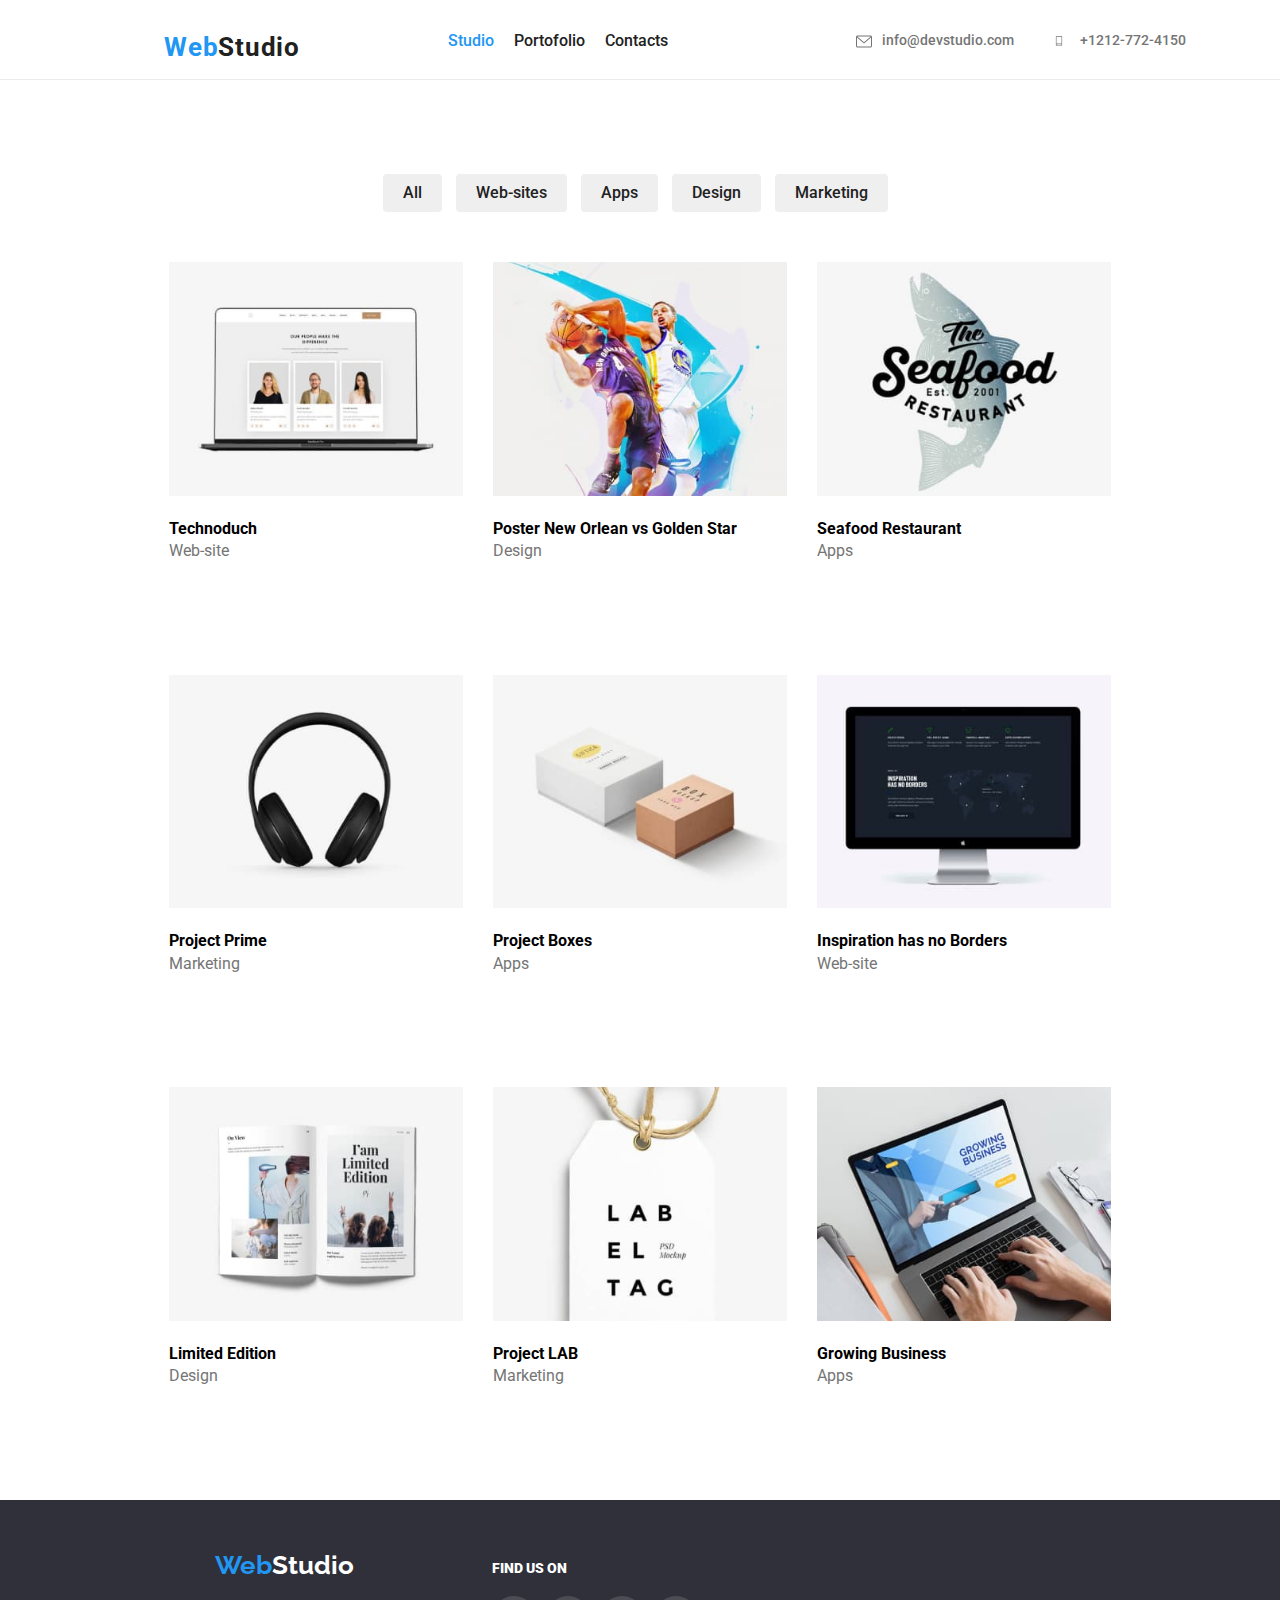
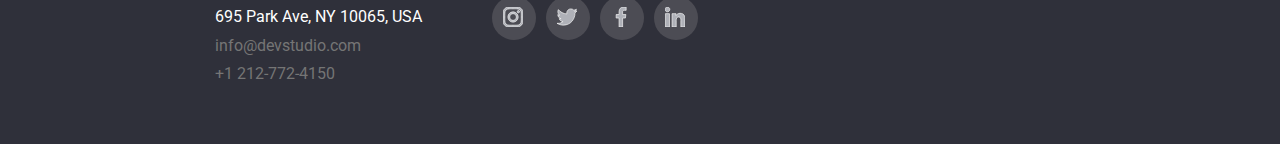
==== portofolio.html @ 70c992e8 "Initial commit" ====
<!DOCTYPE html>
<html lang="en">
    <head>
        <meta charset="UTF-8">
        <meta name="viewport" content="width=device-width, initial-scale=1.0">
        <title>portofoliu</title>
        <link rel="stylesheet" href="https://cdnjs.cloudflare.com/ajax/libs/modern-normalize/2.0.0/modern-normalize.css">
        <link rel="preconnect" href="https://fonts.googleapis.com">
        <link rel="preconnect" href="https://fonts.gstatic.com" crossorigin="">
        <link href="https://fonts.googleapis.com/css2?family=Raleway:ital,wght@0,100..900;1,100..900&amp;family=Roboto:ital,wght@0,100;0,300;0,400;0,500;0,700;0,900;1,100;1,300;1,400;1,500;1,700;1,900&amp;display=swap" rel="stylesheet">
        <link rel="stylesheet" href="./css/style.css">
    </head>
    <body class="body">
        <!--Header section-->
        <header class="header">
            <a href="#WebStudio" class="header__logo">
                <p>
                    <b>
                        <span class="header__logo__web">Web</span>Studio
                    </b>
                </p>
            </a>
            <nav>  
                <ul class="first_list_header">
                    <li>
                        <a href="index.html">
                            <span class="second__list">Studio</span>
                        </a>
                    </li>
                    <li>
                        <a href="portofolio.html">Portofolio</a>
                    </li>
                    <li>
                        <a href="#Contacts">Contacts</a>
                    </li>
                </ul>
            </nav>
            <div class="header_info">
                <a href="mailto:info@devstudio.com">
                    <svg class="svg_header">
                        <use href="./images/icons.svg#icon-envelope" width="16"></use>
                    </svg>info@devstudio.com
                </a>
                <a href="tel:+1212-772-4150">
                    <svg class="svg_header">
                        <use href="./images/icons.svg#icon-smartphone" width="10"></use>
                    </svg>+1212-772-4150
                </a>
            </div>
        </header>
  
        <!--Portiunea principala a paginii web-->
        <main>
            <section class="section">
                <div class="container">
                    <div class="selection">
                        <button type="button">All</button>
                        <button type="button">Web-sites</button>
                        <button type="button">Apps</button>
                        <button type="button">Design</button>
                        <button type="button">Marketing</button>
                    </div>

                    <!--Container cu carduri despre proiectele 1-3 realizate-->
                    <div class="cards">
                        <!--Container 1-->
                        <div class="container__portofolio">
                            <img src="./images/img8.jpg" alt="Images with Sara Grant, Luke Jacobs, Claire Olson " width="294">
                            <p class="cards__title">
                                <b>Technoduch</b>
                            </p>
                            <p class="cards__subtitle">Web-site</p>
                        </div>

                        <!--Container 2-->
                        <div class="container__portofolio">
                            <img src="./images/img9.jpg" alt="Basketball poster New Orlean vs Golden Star" width="294">
                            <p class="cards__title">
                                <b>Poster New Orlean vs Golden Star</b>
                            </p>
                            <p class="cards__subtitle">Design</p>
                        </div>

                        <!--Container 3-->
                        <div class="container__portofolio">
                            <img src="./images/img10.jpg" alt="Seafood restaurant logo" width="294">
                            <p class="cards__title">
                                <b>Seafood Restaurant</b>
                            </p>
                            <p class="cards__subtitle">Apps</p>
                        </div>
                    </div>

                    <!--Container cu carduri despre proiectele 4-6 realizate-->
                    <div class="cards">
                        <!--Container 4-->
                        <div class="container__portofolio">
                            <img src="./images/img11.jpg" alt="Headphones image" width="294">
                            <p class="cards__title">
                                <b>Project Prime</b>
                            </p>
                            <p class="cards__subtitle">Marketing</p>
                        </div>

                        <!--Container 5-->
                        <div class="container__portofolio">
                            <img src="./images/img12.jpg" alt="Project Boxes image" width="294">
                            <p class="cards__title">
                                <b>Project Boxes</b>
                            </p>
                            <p class="cards__subtitle">Apps</p>
                        </div>

                        <!--Container 6-->
                        <div class="container__portofolio">
                            <img src="./images/img13.jpg" alt="Web-site with worldmap image" width="294">
                            <p class="cards__title">
                                <b>Inspiration has no Borders</b>
                            </p>
                            <p class="cards__subtitle">Web-site</p>
                        </div>
                    </div>

                    <!--Container cu carduri despre proiectele 7-9 realizate-->
                    <div class="cards">
                        <!--Container 7-->
                        <div class="container__portofolio"> 
                            <img src="./images/img14.jpg" alt="Magazine I'am Limited Edition image" width="294">
                            <p class="cards__title">
                                <b>Limited Edition</b>
                            </p>
                            <p class="cards__subtitle">Design</p>
                        </div>

                        <!--Container 8-->
                        <div class="container__portofolio">
                            <img src="./images/img15.jpg" alt="Lab el tag image" width="294">
                            <p class="cards__title">
                                <b>Project LAB</b>
                            </p>
                            <p class="cards__subtitle">Marketing</p>
                        </div>

                        <!--Container 9-->
                        <div class="container__portofolio">
                            <img src="./images/img16.jpg" alt="Laptop with Growing Business window open image" width="294">
                            <p class="cards__title">
                                <b>Growing Business</b>
                            </p>
                            <p class="cards__subtitle">Apps</p>
                        </div>
                    </div>
                </div>
            </section>
        </main>
        <!--Footer section-->
        <footer class="footer">
            <div>
                <div class="footer__container">
                    <a id="footer__logo" href="#">
                        <p>
                            <b>
                                <span class="footer__logo__web">Web</span>Studio
                            </b>
                        </p>
                    </a>
                </div>
                <div id="Contacts">
                    <address class="footer__address">
                        <a class="footer__address__map" href="https://www.mapquest.com/us/ny/new-york/10065-5024/695-park-ave-40.76874,-73.96518">695 Park Ave, NY 10065, USA</a>
                        <br>
                        <a href="mailto:info@devstudio.com">info@devstudio.com</a>
                        <br>
                        <a href="tel:+12127724150">+1 212-772-4150</a>
                    </address>
                </div>
            </div>
            <div class="footer__social">
                <h3 class="footer__social__title">
                    <b>FIND US ON</b>
                </h3>
                    <ul class="footer__social__list">
                        <li class="footer__social__item">
                            <a href="">
                                <svg class="footer__social__icon">
                                    <use href="./images/icons.svg#icon-instagram1" width="20" height="20"></use>
                                </svg>
                            </a>
                        </li>
                        <li class="footer__social__item">
                            <a href="">
                                <svg class="footer__social__icon">
                                    <use href="./images/icons.svg#icon-twitter" width="20" height="20"></use>
                                </svg>
                            </a>
                        </li>
                        <li class="footer__social__item">
                            <a href="">
                                <svg class="footer__social__icon">
                                    <use href="./images/icons.svg#icon-facebook" width="20" height="20"></use>
                                </svg>
                            </a>
                        </li>
                        <li class="footer__social__item">
                            <a href="">
                                <svg class="footer__social__icon">
                                    <use href="./images/icons.svg#icon-linkedin" width="20" height="20"></use>
                                </svg>
                            </a>
                        </li>
                    </ul>
            </div>
        </footer>
    </body>
</html>
---- css/style.css ----
:root {
    --darkgray: #2F303A;
    --blue: #2196F3;
    --black: #212121;
    --semi-white: #EEEEEE;
    --gray: #757575;
    --icons-color: #AFB1B8;
    --shadow: #00000024;
    --light-shadow: #ada9a93d;
    --lightgray: #F5F4FA;
    --white: #ffffff;
    --border-color: #ECECEC;
    --primary-font: 'Roboto', sans-serif;
    --secondary-font: 'Raleway', sans-serif;
}
* {
    margin: 0;
    padding: 0;
}

html {
    box-sizing: border-box;
  }

img {
    display: block;
    max-width: 100%;
    height: auto;
}

/*Body section styling- first page */
.body {
    font-family: var(--primary-font);
    background-color: var(--white);
}

/* Header section style */
.header {
    display: flex;
    border-bottom: 1px solid var(--border-color);
    flex-wrap: nowrap;
    border-top: none;
    border-left: none;
    border-right: none;
    justify-content: space-around;
    padding-top: 32px;
    padding-bottom: 32px;
    height: 80px;
}

.header__logo {
    font-size: 26px;
    line-height: 31px;
    letter-spacing: 0.03em;
    padding-left: 40px;
}

.first_list_header {
    display: inline-block;
    list-style: none;
    gap: 20px;
    margin-left: -40px;
    font-weight: 500;
}

.header_info {
    list-style: none;
    font-size: 14px;
    display: flex;
    gap: 40px;
    font-weight: 500;
}

.header_info a{
    color: var(--gray);
}

.svg_header {
    vertical-align: middle;
    width: 16px;
    height: 16px;
    margin-right: 10px;
}

.studio {
    color: var(--blue);
 }

.header__logo__web {
    color: var(--blue);
    padding-left: 30px;
}

.first_list_header {
display: flex;
}


.header_info a:hover {
    fill: var(--blue);
    stroke: var(--blue);
}

.header_info a:focus {
    fill: var(--blue);
    stroke: var(--blue);
}

a {
    color: var(--black);
    text-decoration: none;
}

a:hover{
    color: var(--blue);
}

a:focus{
    color: var(--blue);
}

/* Portiunea principala a paginii */
.title {
    font-size: 45px;
    text-align: center;
    background-image: linear-gradient(#00000020, #2f303a40),
    url(../images/Img17.jpg);
    background-repeat: no-repeat;
    background-size: cover;
    width: 1400px;
    line-height: 1.5;
    letter-spacing: 2px;
    color: var(--white);
    text-shadow: 2px 2px 2px var(--black);
    padding-top: 182px;
    padding-bottom: 280px;
    margin-top: -94px;
}

.button {
    font-size: 16px;
    background-color: var(--blue);
    color: var(--white);
    line-height: 2;
    border-radius: 10px;
    border-color: var(--blue);
    padding: 20px 10px;
    letter-spacing: 2px;
    margin-top: 30px;
    cursor: pointer;
  }

.button:hover {
    color: var(--black);
  }

  /* Hero-section */
.hero__section {
    display: flex;
    justify-content: center;
}

.hero__section__svg {
    width: 70px;
    height: 70px;
}

.hero__section__background {
    text-align: center;
    background-color: var(--lightgray);
    width: 230px;
    height: 120px;
    margin-bottom: 30px;
    padding-top: 25px;
}
  
.hero__section__title {
    font-size: 14px;
    font-weight: 700;
    font-family: Roboto;
    line-height: 16.41px;
    letter-spacing: 0.03em;
 } 

 .hero__section__container {
    width: 270px;
 }

 .hero__section__text {
    font-size: 14px;
    font-weight: 400;
    line-height: 24px;
    padding-top: 10px;
    color: var(--gray); 
}


/* What we do section */
.what__we__do__images {
    display: flex;
    gap: 30px;
    justify-content: center;
    margin-top: 50px;
    margin-bottom: -94px;
}
.what__we__do__title {
    font-size: 36px;
    text-align: center;
    text-shadow: 2px 2px 2px var(--shadow);
    margin-top: -94px;
}


/* Our team section */

.our__team {
    background-color: var(--lightgray);
    margin-left: -140px;
    margin-right: -32px;
    padding-bottom: 86px;
    padding-top: 92px;
    padding-right: 0px;
    padding-left: 0px;
    border: 0px;
    width: 1400px;
}

.our__team__members {
    display: flex;
    flex: 1;
    gap: 30px;
    justify-content: center;
    height: 428px;
}

.team__social__list {
    list-style: none;
    display: flex;
    gap: 10px;
    justify-content: center;
    padding-bottom: 30px;
}


.team__social__item:hover {
    background-color: var(--blue);
}

.team__social__item:focus {
    background-color: var(--blue);
}

.team__social__icon {
    fill: var(--icons-color);
    padding: 11px 11px;
    height: 44px;
}

.team__social__item {
    width:44px;
    height: 44px;
    background-color: var(--white);
    border-radius: 100px;
}

.our__team__title {
    font-size: 36px;
    text-align: center;
    text-shadow: 2px 2px 2px var(--shadow);
    padding-bottom: 50px;
}

.containers {
    border-radius: 5px;
    background-color: var(--white);
    box-shadow: 1px 2px 1px var(--shadow);
    width: 240px;
}

.container__title {
    font-size: 16px;
    text-align: center;
    font-weight: 500;
    line-height: 18.75px;
    color: var(--black);
    margin-top: 30px;
    margin-bottom: 10px;
    }
    
.container__subtitle {
    font-size: 16px;
    font-weight: 400;
    text-align: center;
    line-height: 18.75px;
    color: var(--gray);
    margin-bottom: 30px;
    }

    /* Our regular customers section */
.regular__customers {
    font-size: 36px;
    text-align: center;
    padding-top: 94px;
}

.regular__customers__item {
   border: 1px solid var(--gray);
   border-radius: 4px;
   padding: 23px 60px;
   width: 170px;
   height: 92px;
}

.regular__customers__list  {
    display: flex;
    gap: 25px;
    list-style: none;
    justify-content: center;
    margin-top: 50px;
    margin-bottom: 94px;
}

.regular__customers__item:hover {
    border: 3px solid var(--blue);
    fill: var(--blue);
    stroke: var(--blue);
}

.regular__customers__item:focus {
    border: 3px solid var(--blue);
    fill: var(--blue);
    stroke: var(--blue);
}

.icon__regular__customers {
    height: 44px;
    fill: var(--icons-color);
}

    /* Footer section */
.footer {
    display: flex;
    background-color: var(--darkgray);
    margin-top: -94px;
    padding-top: 50px;
    padding-bottom: 50px;
    padding-left: 215px;
    gap: 70px;
    width: 1400px;
}
.footer__container {
    padding-bottom: 28px;
}
#footer__logo {
    font-family:var(--secondary-font);
    font-size: 26px;
    color: var(--white);
}

#footer__logo:hover {
    color: var(--blue);
}
    
.footer__logo__web {
    font-family: inherit;
    color: var(--blue);
    line-height: normal;
}

.footer__address a {
    display: inline-block;
    padding-bottom: 10px;
    color: var(--gray);
    font-style: normal;
}

.footer__social__title {
    color: var(--white);
    font-size: 14px;
    padding-bottom: 20px;
    padding-top: 10px;
}

.footer__social__list {
    list-style: none;
    display: flex;
    gap: 10px;
}

.footer__social__list>.footer__social__item {
    background-color: var(--light-shadow);
    border-radius: 100px;
}

.footer__social__icon {
    padding: 11px 11px;
    fill: var(--white);
    stroke: var(--white);
    height: 44px;
}

.footer__social__list>.footer__social__item:hover {
    background-color: var(--blue);
}

.footer__social__item {
    width:44px;
    height: 44px;
}


/* Second page styling */
.second__list {
    color: var(--blue);
}

/* Portiunea principala a paginii */
.selection {
    text-align: center;
    border: var(--blue);
}


.selection>button {
    font-weight: 500;
    font-size: 16px;
    color: var(--black);
    border: none;
    padding: 10px 20px;
    margin-right: 10px;
    margin-bottom: 50px;
    border-radius: 4px;
    font-family: inherit;
}

.selection>button:hover {
    background-color: var(--blue);
    color: var(--white);
    border: none;
    box-shadow: 2px 2px 2px var(--gray);
    cursor: pointer;
  }

.selection>button:focus {
    background-color: var(--blue);
    color: var(--white);
    border: none;
    box-shadow: 2px 2px 2px var(--gray);
    cursor: pointer;
  }

  /*Container cu carduri despre proiectele realizate*/

.cards {
    display: flex;
    justify-content: center;
    gap: 30px;
    margin-bottom: 94px;
    flex-wrap: wrap;
}

.container__portofolio {
    display: flex;
    flex-direction: column;
    gap: 4px;
    border-radius: 5px;
    background-color: var(--white); 
}

.container__portofolio:hover{
    -webkit-box-shadow: 10px 11px 17px -6px rgba(115,115,115,1);
-moz-box-shadow: 10px 11px 17px -6px rgba(115,115,115,1);
box-shadow: 10px 11px 17px -6px rgba(115,115,115,1);
}

.container__portofolio>img {
    margin-bottom: 20px;
}
.card__title {
    font-size: 18px;
    padding-bottom: 24px;
}

.cards__subtitle {
    font-size: 16px;
    color: var(--gray);
    padding-bottom: 20px;
}

.container {
    width: 1200px;
    max-width: 100%;
    margin: 0 auto;
  }

.section {
    padding-top: 94px;
    padding-bottom: 94px;
  }

  a[href*="https://www.mapquest.com/us/ny/new-york/10065-5024/695-park-ave-40.76874,-73.96518"] {
    color: var(--white);
  }
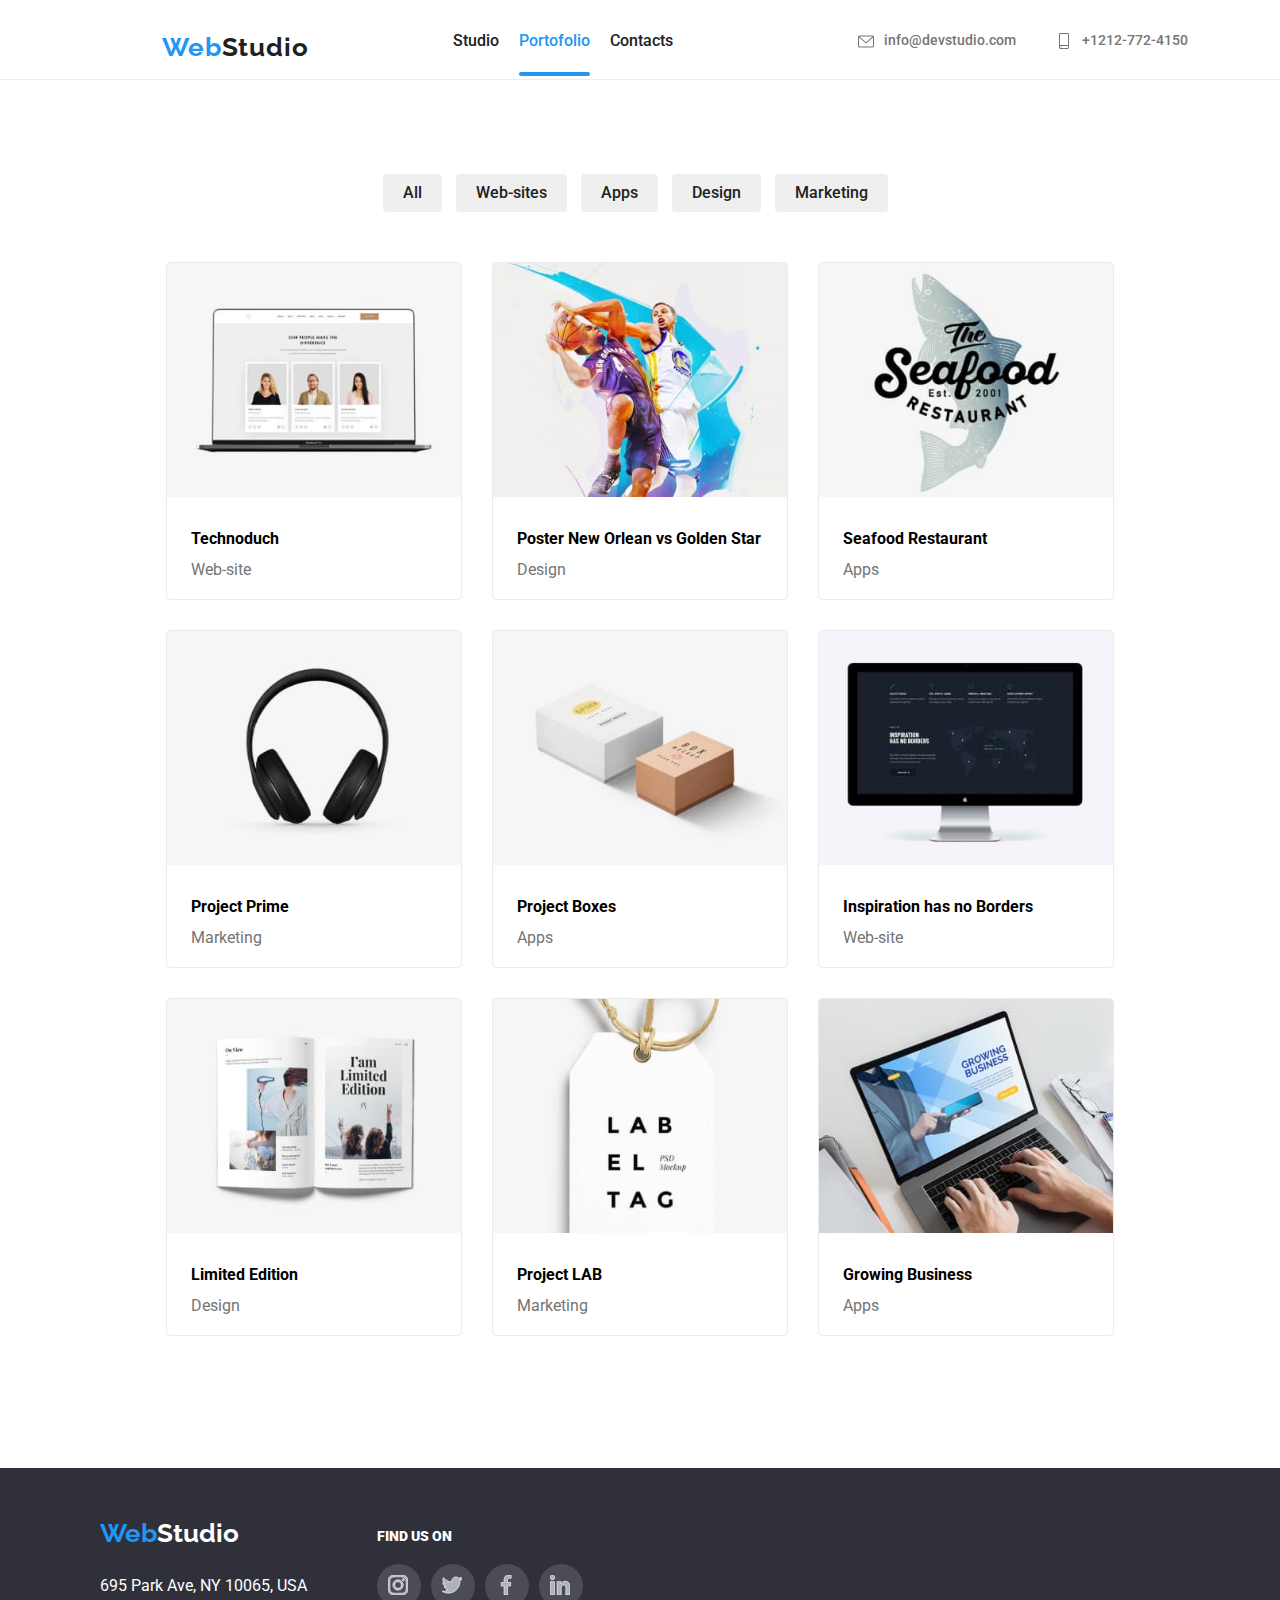
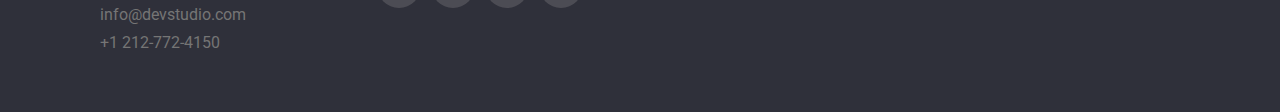
==== commit 02d6373e: "adugare modal data" ====
--- a/portofolio.html
+++ b/portofolio.html
@@ -1,215 +1,185 @@
 <!DOCTYPE html>
 <html lang="en">
-    <head>
-        <meta charset="UTF-8">
-        <meta name="viewport" content="width=device-width, initial-scale=1.0">
-        <title>portofoliu</title>
-        <link rel="stylesheet" href="https://cdnjs.cloudflare.com/ajax/libs/modern-normalize/2.0.0/modern-normalize.css">
-        <link rel="preconnect" href="https://fonts.googleapis.com">
-        <link rel="preconnect" href="https://fonts.gstatic.com" crossorigin="">
-        <link href="https://fonts.googleapis.com/css2?family=Raleway:ital,wght@0,100..900;1,100..900&amp;family=Roboto:ital,wght@0,100;0,300;0,400;0,500;0,700;0,900;1,100;1,300;1,400;1,500;1,700;1,900&amp;display=swap" rel="stylesheet">
-        <link rel="stylesheet" href="./css/style.css">
-    </head>
-    <body class="body">
-        <!--Header section-->
-        <header class="header">
-            <a href="#WebStudio" class="header__logo">
-                <p>
-                    <b>
-                        <span class="header__logo__web">Web</span>Studio
-                    </b>
-                </p>
-            </a>
-            <nav>  
-                <ul class="first_list_header">
-                    <li>
-                        <a href="index.html">
-                            <span class="second__list">Studio</span>
-                        </a>
-                    </li>
-                    <li>
-                        <a href="portofolio.html">Portofolio</a>
-                    </li>
-                    <li>
-                        <a href="#Contacts">Contacts</a>
-                    </li>
-                </ul>
-            </nav>
-            <div class="header_info">
-                <a href="mailto:info@devstudio.com">
-                    <svg class="svg_header">
-                        <use href="./images/icons.svg#icon-envelope" width="16"></use>
-                    </svg>info@devstudio.com
-                </a>
-                <a href="tel:+1212-772-4150">
-                    <svg class="svg_header">
-                        <use href="./images/icons.svg#icon-smartphone" width="10"></use>
-                    </svg>+1212-772-4150
-                </a>
+<head>
+    <meta charset="UTF-8">
+    <meta name="viewport" content="width=device-width, initial-scale=1.0">
+    <title>Portofoliu</title>
+    <link rel="stylesheet" href="https://cdnjs.cloudflare.com/ajax/libs/modern-normalize/2.0.0/modern-normalize.css">
+    <link rel="preconnect" href="https://fonts.googleapis.com">
+    <link rel="preconnect" href="https://fonts.gstatic.com" crossorigin="">
+    <link href="https://fonts.googleapis.com/css2?family=Raleway:ital,wght@0,100..900;1,100..900&amp;family=Roboto:ital,wght@0,100;0,300;0,400;0,500;0,700;0,900;1,100;1,300;1,400;1,500;1,700;1,900&amp;display=swap" rel="stylesheet">
+    <link rel="stylesheet" href="./css/style.css">
+
+</head>
+<body class="body">
+<!--Header section-->
+<header class="header">
+    <a href="#WebStudio" class="header__logo"><p><b><span class="header__logo__web">Web</span>Studio</b></p></a>
+<nav>  
+    <ul class="first_list_header">
+        <li>
+            <a href="index.html">Studio</a>
+        </li>
+        <li>
+          <a href="portofolio.html"><span class="second__list active">Portofolio</span></a>
+        </li>
+        <li>
+            <a href="#Contacts">Contacts</a>
+        </li>
+    </ul>
+</nav>
+<div class="header_info">
+<a href="mailto:info@devstudio.com"><svg class="svg_header"><use href="./images/icons.svg/symbol-defs.svg#icon-envelope" width="16"></use></svg>info@devstudio.com</a>
+<a href="tel:+1212-772-4150"><svg class="svg_header"><use href="./images/icons.svg/symbol-defs.svg#icon-smartphone" width="16"></use></svg>+1212-772-4150</a>
+</div>
+</header>
+  
+
+     <!--Portiunea principala a paginii web-->
+    <main>
+        <section class="section">
+          <div class="container">
+            <div class="selection">
+            <button type="button">All</button>
+            <button type="button">Web-sites</button>
+            <button type="button">Apps</button>
+            <button type="button">Design</button>
+            <button type="button">Marketing</button>
             </div>
-        </header>
-  
-        <!--Portiunea principala a paginii web-->
-        <main>
-            <section class="section">
-                <div class="container">
-                    <div class="selection">
-                        <button type="button">All</button>
-                        <button type="button">Web-sites</button>
-                        <button type="button">Apps</button>
-                        <button type="button">Design</button>
-                        <button type="button">Marketing</button>
-                    </div>
 
-                    <!--Container cu carduri despre proiectele 1-3 realizate-->
-                    <div class="cards">
-                        <!--Container 1-->
-                        <div class="container__portofolio">
-                            <img src="./images/img8.jpg" alt="Images with Sara Grant, Luke Jacobs, Claire Olson " width="294">
-                            <p class="cards__title">
-                                <b>Technoduch</b>
-                            </p>
-                            <p class="cards__subtitle">Web-site</p>
-                        </div>
+            <!--Container cu carduri despre proiectele 1-3 realizate-->
+            <div class="cards">
 
-                        <!--Container 2-->
-                        <div class="container__portofolio">
-                            <img src="./images/img9.jpg" alt="Basketball poster New Orlean vs Golden Star" width="294">
-                            <p class="cards__title">
-                                <b>Poster New Orlean vs Golden Star</b>
-                            </p>
-                            <p class="cards__subtitle">Design</p>
-                        </div>
+            <!--Container 1-->
+            <div class="container__portofolio">
+                <div class="container__portofolio__img"><img src="./images/img8.jpg" alt="Images with Sara Grant, Luke Jacobs, Claire Olson " width="294">
+                <div class="overlay"><p>Technoduck is a state-of-the-art coronavirus distribution platform. Companies use this platform for digital espionage and attacks on competitors' secure servers.</p></div>
+                </div>
+                <div>
+                    <p class="cards__title"><b>Technoduch</b></p>
+                    <p class="cards__subtitle">Web-site</p>
+                </div>
+            </div>
 
-                        <!--Container 3-->
-                        <div class="container__portofolio">
-                            <img src="./images/img10.jpg" alt="Seafood restaurant logo" width="294">
-                            <p class="cards__title">
-                                <b>Seafood Restaurant</b>
-                            </p>
-                            <p class="cards__subtitle">Apps</p>
-                        </div>
-                    </div>
+            <!--Container 2-->
+            <div class="container__portofolio">
+                <div class="container__portofolio__img"><img src="./images/img9.jpg" alt="Basketball poster New Orlean vs Golden Star" width="294">
+                <div class="overlay"><p>Technoduck is a state-of-the-art coronavirus distribution platform. Companies use this platform for digital espionage and attacks on competitors' secure servers.</p></div>
+                </div>
+                <div>
+                    <p class="cards__title"><b>Poster New Orlean vs Golden Star</b></p>
+                    <p class="cards__subtitle">Design</p>
+                </div>
+            </div>
 
-                    <!--Container cu carduri despre proiectele 4-6 realizate-->
-                    <div class="cards">
-                        <!--Container 4-->
-                        <div class="container__portofolio">
-                            <img src="./images/img11.jpg" alt="Headphones image" width="294">
-                            <p class="cards__title">
-                                <b>Project Prime</b>
-                            </p>
-                            <p class="cards__subtitle">Marketing</p>
-                        </div>
+            <!--Container 3-->
+            <div class="container__portofolio">
+                <div class="container__portofolio__img"><img src="./images/img10.jpg" alt="Seafood restaurant logo" width="294">
+                <div class="overlay"><p>Technoduck is a state-of-the-art coronavirus distribution platform. Companies use this platform for digital espionage and attacks on competitors' secure servers.</p></div>
+                </div>
+                <div>
+                    <p class="cards__title"><b>Seafood Restaurant</b></p>
+                    <p class="cards__subtitle">Apps</p>
+                </div>
+            </div>
+        <!--Container cu carduri despre proiectele 4-6 realizate-->
+        <div class="cards">
 
-                        <!--Container 5-->
-                        <div class="container__portofolio">
-                            <img src="./images/img12.jpg" alt="Project Boxes image" width="294">
-                            <p class="cards__title">
-                                <b>Project Boxes</b>
-                            </p>
-                            <p class="cards__subtitle">Apps</p>
-                        </div>
+            <!--Container 4-->
+            <div class="container__portofolio">
+                <div class="container__portofolio__img"><img src="./images/img11.jpg" alt="Headphones image" width="294">
+                <div class="overlay"><p>Technoduck is a state-of-the-art coronavirus distribution platform. Companies use this platform for digital espionage and attacks on competitors' secure servers.</p></div>
+                </div>
+                <div>
+                    <p class="cards__title"><b>Project Prime</b></p>
+                    <p class="cards__subtitle">Marketing</p>
+                </div>
+            </div>
 
-                        <!--Container 6-->
-                        <div class="container__portofolio">
-                            <img src="./images/img13.jpg" alt="Web-site with worldmap image" width="294">
-                            <p class="cards__title">
-                                <b>Inspiration has no Borders</b>
-                            </p>
-                            <p class="cards__subtitle">Web-site</p>
-                        </div>
-                    </div>
+            <!--Container 5-->
+            <div class="container__portofolio">
+                <div class="container__portofolio__img"><img src="./images/img12.jpg" alt="Project Boxes image" width="294">
+                <div class="overlay"><p>Technoduck is a state-of-the-art coronavirus distribution platform. Companies use this platform for digital espionage and attacks on competitors' secure servers.</p></div>
+                </div>
+                <div>
+                    <p class="cards__title"><b>Project Boxes</b></p>
+                    <p class="cards__subtitle">Apps</p>
+                </div>
+            </div>
 
-                    <!--Container cu carduri despre proiectele 7-9 realizate-->
-                    <div class="cards">
-                        <!--Container 7-->
-                        <div class="container__portofolio"> 
-                            <img src="./images/img14.jpg" alt="Magazine I'am Limited Edition image" width="294">
-                            <p class="cards__title">
-                                <b>Limited Edition</b>
-                            </p>
-                            <p class="cards__subtitle">Design</p>
-                        </div>
+            <!--Container 6-->
+            <div class="container__portofolio">
+                <div class="container__portofolio__img"><img src="./images/img13.jpg" alt="Web-site with worldmap image" width="294">
+                <div class="overlay"><p>Technoduck is a state-of-the-art coronavirus distribution platform. Companies use this platform for digital espionage and attacks on competitors' secure servers.</p></div>
+                </div>
+                <div>
+                    <p class="cards__title"><b>Inspiration has no Borders</b></p>
+                    <p class="cards__subtitle">Web-site</p>
+                </div>
+            </div>
+        <!--Container cu carduri despre proiectele 7-9 realizate-->
+        <div class="cards">
 
-                        <!--Container 8-->
-                        <div class="container__portofolio">
-                            <img src="./images/img15.jpg" alt="Lab el tag image" width="294">
-                            <p class="cards__title">
-                                <b>Project LAB</b>
-                            </p>
-                            <p class="cards__subtitle">Marketing</p>
-                        </div>
+            <!--Container 7-->
+            <div class="container__portofolio">
+                <div class="container__portofolio__img"><img src="./images/img14.jpg" alt="Magazine I'am Limited Edition image" width="294">
+                <div class="overlay"><p>Technoduck is a state-of-the-art coronavirus distribution platform. Companies use this platform for digital espionage and attacks on competitors' secure servers.</p></div>
+                </div>
+                <div>
+                    <p class="cards__title"><b>Limited Edition</b></p>
+                    <p class="cards__subtitle">Design</p>
+                </div>
+            </div>
 
-                        <!--Container 9-->
-                        <div class="container__portofolio">
-                            <img src="./images/img16.jpg" alt="Laptop with Growing Business window open image" width="294">
-                            <p class="cards__title">
-                                <b>Growing Business</b>
-                            </p>
-                            <p class="cards__subtitle">Apps</p>
-                        </div>
-                    </div>
+            <!--Container 8-->
+            <div class="container__portofolio">
+                <div class="container__portofolio__img"><img src="./images/img15.jpg" alt="Lab el tag image" width="294">
+                <div class="overlay"><p>Technoduck is a state-of-the-art coronavirus distribution platform. Companies use this platform for digital espionage and attacks on competitors' secure servers.</p></div>
                 </div>
-            </section>
-        </main>
-        <!--Footer section-->
-        <footer class="footer">
-            <div>
-                <div class="footer__container">
-                    <a id="footer__logo" href="#">
-                        <p>
-                            <b>
-                                <span class="footer__logo__web">Web</span>Studio
-                            </b>
-                        </p>
-                    </a>
+                <div>
+                    <p class="cards__title"><b>Project LAB</b></p>
+                    <p class="cards__subtitle">Marketing</p>
                 </div>
+            </div>
+
+            <!--Container 9-->
+            <div class="container__portofolio">
+                <div class="container__portofolio__img"><img src="./images/img16.jpg" alt="Laptop with Growing Business window open image" width="294">
+                <div class="overlay"><p>Technoduck is a state-of-the-art coronavirus distribution platform. Companies use this platform for digital espionage and attacks on competitors' secure servers.</p></div>
+                </div>
+                <div>
+                    <p class="cards__title"><b>Growing Business</b></p>
+                    <p class="cards__subtitle">Apps</p>
+                </div>
+            </div>
+        </div>
+    </div>
+    </div></div></section>
+    </main>
+
+
+            <!--Footer section-->
+            <footer class="footer">
+                <div>
+                <div class="footer__container"><a id="footer__logo" href="#"><p><b><span class="footer__logo__web">Web</span>Studio</b></p></a></div>
                 <div id="Contacts">
                     <address class="footer__address">
-                        <a class="footer__address__map" href="https://www.mapquest.com/us/ny/new-york/10065-5024/695-park-ave-40.76874,-73.96518">695 Park Ave, NY 10065, USA</a>
-                        <br>
-                        <a href="mailto:info@devstudio.com">info@devstudio.com</a>
-                        <br>
+                        <a class="footer__address__map" href="https://www.mapquest.com/us/ny/new-york/10065-5024/695-park-ave-40.76874,-73.96518">695 Park Ave, NY 10065, USA</a><br>
+                        <a href="mailto:info@devstudio.com">info@devstudio.com</a><br>
                         <a href="tel:+12127724150">+1 212-772-4150</a>
                     </address>
                 </div>
             </div>
             <div class="footer__social">
-                <h3 class="footer__social__title">
-                    <b>FIND US ON</b>
-                </h3>
-                    <ul class="footer__social__list">
-                        <li class="footer__social__item">
-                            <a href="">
-                                <svg class="footer__social__icon">
-                                    <use href="./images/icons.svg#icon-instagram1" width="20" height="20"></use>
-                                </svg>
-                            </a>
-                        </li>
-                        <li class="footer__social__item">
-                            <a href="">
-                                <svg class="footer__social__icon">
-                                    <use href="./images/icons.svg#icon-twitter" width="20" height="20"></use>
-                                </svg>
-                            </a>
-                        </li>
-                        <li class="footer__social__item">
-                            <a href="">
-                                <svg class="footer__social__icon">
-                                    <use href="./images/icons.svg#icon-facebook" width="20" height="20"></use>
-                                </svg>
-                            </a>
-                        </li>
-                        <li class="footer__social__item">
-                            <a href="">
-                                <svg class="footer__social__icon">
-                                    <use href="./images/icons.svg#icon-linkedin" width="20" height="20"></use>
-                                </svg>
-                            </a>
-                        </li>
-                    </ul>
+                <h3 class="footer__social__title"><b>FIND US ON</b></h3>
+                <ul class="footer__social__list">
+                    <li class="footer__social__item"><a href=""><svg class="footer__social__icon"><use href="./images/icons.svg/symbol-defs.svg#icon-instagram1" width="20" height="20"></use></svg></a></li>
+                    <li class="footer__social__item"><a href=""><svg class="footer__social__icon"><use href="./images/icons.svg/symbol-defs.svg#icon-twitter" width="20" height="20"></use></svg></a></li>
+                    <li class="footer__social__item"><a href=""><svg class="footer__social__icon"><use href="./images/icons.svg/symbol-defs.svg#icon-facebook" width="20" height="20"></use></svg></a></li>
+                    <li class="footer__social__item"><a href=""><svg class="footer__social__icon"><use href="./images/icons.svg/symbol-defs.svg#icon-linkedin" width="20" height="20"></use></svg></a></li>
+                </ul>
             </div>
-        </footer>
-    </body>
+            </footer>
+
+</body>
 </html>--- a/css/style.css
+++ b/css/style.css
@@ -3,7 +3,10 @@
     --blue: #2196F3;
     --black: #212121;
     --semi-white: #EEEEEE;
+    --modal-border: rgba(33, 33, 33, 0.2);
+    --modal-color: rgba(117, 117, 117, 1);
     --gray: #757575;
+    --modal-form-btn: rgba(0, 0, 0, 0.15);
     --icons-color: #AFB1B8;
     --shadow: #00000024;
     --light-shadow: #ada9a93d;
@@ -48,11 +51,29 @@
     height: 80px;
 }
 
+.first_list_header .active::after {
+    content: "";
+    height: 4px;
+    width: 100%;
+    border-radius: 20px;
+    position: absolute;
+    background-color: var(--blue);
+    top: 40px;
+    left: 0;
+    transition-duration: 250ms;
+    transition-timing-function: cubic-bezier(0.4, 0, 0.2, 1);
+    transition-property: width;
+}
+
 .header__logo {
     font-size: 26px;
+    font-family: var(--secondary-font);
     line-height: 31px;
     letter-spacing: 0.03em;
     padding-left: 40px;
+    transition-property: color;
+    transition-duration: 250ms;
+    transition-timing-function: cubic-bezier(0.4, 0, 0.2, 1);
 }
 
 .first_list_header {
@@ -61,6 +82,11 @@
     gap: 20px;
     margin-left: -40px;
     font-weight: 500;
+    
+}
+
+.first_list_header li{
+    position: relative;
 }
 
 .header_info {
@@ -95,7 +121,6 @@
 display: flex;
 }
 
-
 .header_info a:hover {
     fill: var(--blue);
     stroke: var(--blue);
@@ -106,9 +131,44 @@
     stroke: var(--blue);
 }
 
+.first_list_header li::after,
+.first_list_header li:after {
+    content: '';
+    height: 4px;
+    width: 0;
+    border-radius: 20px;
+    position: absolute;
+    top: 40px;
+    left: 0;
+    background-color: var(--blue);
+    transition-duration: 0.5s;
+    transition-property: width;
+}
+
+.first_list_header li:hover::after,
+.first_list_header li:hover:after {
+    width: 100%;
+}
+
+
+button {
+    transition-property: color, background-color, transform;
+    transition-duration: 250ms, 250ms, 250ms;
+}
+
+button:hover{
+    color: var(--white);
+    background-color: var(--blue);
+    transform: scale(1.1);
+}
+
+
 a {
     color: var(--black);
     text-decoration: none;
+    transition-property: color;
+    transition-duration: 250ms;
+    transition-timing-function: cubic-bezier(0.4, 0, 0.2, 1);
 }
 
 a:hover{
@@ -121,13 +181,13 @@
 
 /* Portiunea principala a paginii */
 .title {
-    font-size: 45px;
+    font-size: 44px;
     text-align: center;
     background-image: linear-gradient(#00000020, #2f303a40),
-    url(../images/Img17.jpg);
+    url(../images/img17.jpg);
     background-repeat: no-repeat;
     background-size: cover;
-    width: 1400px;
+    max-width: 100%;
     line-height: 1.5;
     letter-spacing: 2px;
     color: var(--white);
@@ -150,10 +210,6 @@
     cursor: pointer;
   }
 
-.button:hover {
-    color: var(--black);
-  }
-
   /* Hero-section */
 .hero__section {
     display: flex;
@@ -210,19 +266,40 @@
     margin-top: -94px;
 }
 
+.what__we__do__card{
+    position: relative;
+}
+.what__we__do__card::after{
+    content: '';
+    display: block;
+    position: absolute;
+    bottom: 0;
+    left: 0;
+    width: 100%;
+    height: 70px;
+    background-color: var(--darkgray);
+    opacity: 0.8;
+}
+
+.what__we__do__subtitle {
+    position: absolute;
+    bottom: 27px;
+    color: var(--white);
+    text-transform: uppercase;
+    z-index: 3;
+    font-size: 14px;
+    left: 110px;
+}
 
 /* Our team section */
 
 .our__team {
     background-color: var(--lightgray);
-    margin-left: -140px;
+    margin-left: -32px;
     margin-right: -32px;
     padding-bottom: 86px;
     padding-top: 92px;
-    padding-right: 0px;
-    padding-left: 0px;
-    border: 0px;
-    width: 1400px;
+    margin-bottom: -94px;
 }
 
 .our__team__members {
@@ -242,12 +319,21 @@
 }
 
 
-.team__social__item:hover {
-    background-color: var(--blue);
-}
+.team__social__item:hover .team__social__icon {
+    fill: var(--white);
+}
+
+.team__social__item:hover{
+    background-color: var(--blue);
+}
+
 
 .team__social__item:focus {
     background-color: var(--blue);
+}
+
+.team__social__item:focus .team__social__icon {
+    fill: var(--white);
 }
 
 .team__social__icon {
@@ -261,6 +347,9 @@
     height: 44px;
     background-color: var(--white);
     border-radius: 100px;
+    transition-property: background-color;
+    transition-duration: 250ms;
+    transition-timing-function: cubic-bezier(0.4, 0, 0.2, 1);
 }
 
 .our__team__title {
@@ -320,21 +409,41 @@
     margin-bottom: 94px;
 }
 
-.regular__customers__item:hover {
+.regular__customers__section li:hover,
+.regular__customers__section li:focus   {
     border: 3px solid var(--blue);
+}
+
+.icon__regular__customers:hover {
     fill: var(--blue);
     stroke: var(--blue);
-}
-
-.regular__customers__item:focus {
-    border: 3px solid var(--blue);
-    fill: var(--blue);
-    stroke: var(--blue);
-}
+    
+}
+
+.regular__customers__item .icon__regular__customers {
+    transition-property: border, fill;
+    transition-duration: 250ms, 250ms;
+    transition-timing-function: cubic-bezier(0.4, 0, 0.2, 1);
+}
+
 
 .icon__regular__customers {
-    height: 44px;
-    fill: var(--icons-color);
+    height: 130px;
+    width: 120px;
+    margin-top: -40px;
+    margin-left: -35px;
+    transition-property: fill;
+    transition-duration: 250ms;
+    transition-timing-function: cubic-bezier(0.4, 0, 0.2, 1);
+    margin-right: 100px;
+}
+
+
+
+.regular__customers__section {
+    transition-property: border;
+    transition-duration: 250ms;
+    transition-timing-function: cubic-bezier(0.4, 0, 0.2, 1);
 }
 
     /* Footer section */
@@ -344,9 +453,8 @@
     margin-top: -94px;
     padding-top: 50px;
     padding-bottom: 50px;
-    padding-left: 215px;
+    padding-left: 100px;
     gap: 70px;
-    width: 1400px;
 }
 .footer__container {
     padding-bottom: 28px;
@@ -355,6 +463,9 @@
     font-family:var(--secondary-font);
     font-size: 26px;
     color: var(--white);
+    transition-property: color;
+    transition-duration: 250ms;
+    transition-timing-function: cubic-bezier(0.4, 0, 0.2, 1);
 }
 
 #footer__logo:hover {
@@ -372,6 +483,17 @@
     padding-bottom: 10px;
     color: var(--gray);
     font-style: normal;
+    transition-property: color;
+    transition-duration: 250ms;
+    transition-timing-function: cubic-bezier(0.4, 0, 0.2, 1);
+}
+
+.footer__address a:hover {
+    color: var(--blue);
+}
+
+.footer__address a:focus {
+    color: var(--blue);
 }
 
 .footer__social__title {
@@ -390,6 +512,9 @@
 .footer__social__list>.footer__social__item {
     background-color: var(--light-shadow);
     border-radius: 100px;
+    transition-property: background-color;
+    transition-duration: 250ms;
+    transition-timing-function: cubic-bezier(0.4, 0, 0.2, 1);
 }
 
 .footer__social__icon {
@@ -408,10 +533,87 @@
     height: 44px;
 }
 
+.footer-form__title {
+    text-transform: uppercase;
+    font-size: 14px;
+    letter-spacing: 0.03em;
+    color: var(--white);
+    margin-bottom: 20px;
+    margin-top: 10px;
+}
+
+.footer-form {
+    display: flex;
+    gap: 12px;
+}
+
+.footer-form__input {
+    width: 358px;
+    height: 50px;
+    cursor: pointer;
+    outline: none;
+    background-color: var(--darkgray);
+    border: 1px solid var(--gray);
+    border-radius: 4px;
+    padding-left: 16px;
+    color: var(--white);
+}
+
+.footer-form__svg {
+    width: 24px;
+    height: 24px;
+    margin-left: 25px;
+    vertical-align: middle;
+    fill: var(--white);
+    transition-property: fill;
+    transition-duration: 250ms;
+    transition-timing-function: cubic-bezier(0.4, 0, 0.2, 1);
+}
+
+.footer-form__btn:hover svg,
+.footer-form__btn:focus svg {
+    fill: var(--blue);
+}
+
+.footer-form__input:hover {
+    border: 1px solid var(--blue);
+}
+
+.footer-form__btn {
+    font-family: inherit;
+    width: 200px;
+    height: 50px;
+    text-align: center;
+    background-color: var(--blue);
+    font-size: 16px;
+    letter-spacing: 0.06em;
+    color: var(--white);
+    line-height: 30px;
+    cursor: pointer;
+    border: 1px solid var(--gray);
+    border-radius: 4px;
+    transition-property: color, background-color, transform;
+    transition-duration: 250ms, 250ms, 250ms;
+    transition-timing-function: cubic-bezier(0.4, 0, 0.2, 1);
+}
+
+.footer-form__btn:focus,
+.footer-form__btn:hover {
+    background-color: var(--white);
+    color: var(--blue);
+    transform: scale(1.1);
+}
 
 /* Second page styling */
 .second__list {
     color: var(--blue);
+}
+
+.line {
+    border-bottom: 4px solid red;
+    position: absolute;
+    top: 20px;
+
 }
 
 /* Portiunea principala a paginii */
@@ -431,9 +633,19 @@
     margin-bottom: 50px;
     border-radius: 4px;
     font-family: inherit;
+    cursor: pointer;
+    transition-property: background-color, color, box-shadow;
+    transition-duration: 250ms;
+    transition-timing-function: cubic-bezier(0.4, 0, 0.2, 1);
 }
 
 .selection>button:hover {
+    background-color: var(--blue);
+    color: var(--white);
+    box-shadow: 2px 2px 2px var(--gray);
+  }
+
+.selection>button:focus {
     background-color: var(--blue);
     color: var(--white);
     border: none;
@@ -441,21 +653,13 @@
     cursor: pointer;
   }
 
-.selection>button:focus {
-    background-color: var(--blue);
-    color: var(--white);
-    border: none;
-    box-shadow: 2px 2px 2px var(--gray);
-    cursor: pointer;
-  }
-
   /*Container cu carduri despre proiectele realizate*/
 
 .cards {
     display: flex;
     justify-content: center;
     gap: 30px;
-    margin-bottom: 94px;
+    padding-bottom: 44px;
     flex-wrap: wrap;
 }
 
@@ -463,28 +667,59 @@
     display: flex;
     flex-direction: column;
     gap: 4px;
+    border: 0.2px solid var(--light-shadow);
     border-radius: 5px;
     background-color: var(--white); 
+    position: relative;
+    overflow: hidden;
+    transition-property: -webkit-box-shadow;
+    transition-duration: 250ms;
+    transition-timing-function: cubic-bezier(0.4, 0, 0.2, 1);
+}
+
+.overlay {
+    position: absolute;
+    opacity: 0;
+    left: 0;
+    top: 0;
+    width: 100%;
+    padding: 63px 24px 91px 24px;
+    transition-property: transform;
+    transform: translateY(100%);
+    transition-duration: 250ms;
+    background-color: var(--blue);
+    color: var(--white);
+    font-size: 16px;
+}
+
+.container__portofolio__img {
+    position: relative;
+    overflow: hidden;
+}
+
+.container__portofolio:hover .overlay{
+    transform: translateY(0);
+    opacity: 0.9;
+    width: 100%;
 }
 
 .container__portofolio:hover{
-    -webkit-box-shadow: 10px 11px 17px -6px rgba(115,115,115,1);
--moz-box-shadow: 10px 11px 17px -6px rgba(115,115,115,1);
-box-shadow: 10px 11px 17px -6px rgba(115,115,115,1);
-}
-
-.container__portofolio>img {
-    margin-bottom: 20px;
-}
-.card__title {
-    font-size: 18px;
-    padding-bottom: 24px;
+    box-shadow: 5px 6px 10px -6px rgba(115,115,115,1);
+}
+
+.cards__title {
+    font-size: 16px;
+    padding-bottom: 4px;
+    padding-top: 20px;
+    padding-left: 24px;
+    line-height: 36px;
 }
 
 .cards__subtitle {
     font-size: 16px;
     color: var(--gray);
     padding-bottom: 20px;
+    padding-left: 24px;
 }
 
 .container {
@@ -500,4 +735,196 @@
 
   a[href*="https://www.mapquest.com/us/ny/new-york/10065-5024/695-park-ave-40.76874,-73.96518"] {
     color: var(--white);
-  }+  }
+
+  /*Style pentru modal*/
+  .is-hidden {
+    visibility: hidden;
+    opacity: 0;
+    pointer-events: none;
+  }
+
+  [data-modal] {
+    height: 100%;
+    width: 100%;
+    position: fixed;
+    top: 0;
+    left: 0;
+    background-color: rgba(0, 0, 0, 0.5);
+    z-index: 5;
+}
+
+.is-hidden [data-modal-content] {
+    transform: translate(-50%,-50%) scale(0.5);
+}
+
+  [data-modal-content] {
+    width: 528px;
+    height: 581px;
+    background-color: var(--white);
+    position: absolute;
+    top: 50%;
+    left: 50%;
+    transform: translate(-50%,-50%) scale(1);
+    padding: 40px 40px;
+    transition-duration: 1s;
+    box-shadow: var(--light-shadow);
+    border-radius: 4px;
+  }
+
+  [data-modal-close] {
+    position: absolute;
+    font-size: 18px;
+    top: 14px;
+    right: 14px;
+    padding: 3px 8px;
+    border: 0.2px solid var(--lightgray);
+    border-radius: 100%;
+  }
+
+.modal-title {
+    font-weight: 700;
+    font-size: 20px;
+    text-align: center;
+    line-height: 22.44px;
+    letter-spacing: 0.03em;
+}
+
+.modal-form {
+    padding: 12px 0px;
+    display: flex;
+    flex-direction: column;
+    gap: 12px;
+}
+
+.modal-form__position {
+    display: flex;
+    flex-direction: column;
+    font-weight: 400;
+    font-size: 12px;
+    line-height: 14px;
+    letter-spacing: 0.01em;
+    color: var(--modal-color);
+    position: relative;
+}
+
+.modal-form__position svg {
+    position: absolute;
+    width: 18px;
+    height: 18px;
+    top: 26px;
+    left: 7px;
+}
+
+.modal-form__input[type="checkbox"] {
+    display: none;
+}
+
+.modal-form__input[type="checkbox"]:checked + .replace-checkbox {
+    background-color: var(--blue);
+    border-color: var(--blue);
+}
+
+.modal-checkbox__position svg {
+    position: absolute;
+    height: 12px;
+    width: 12px;
+    top: -2px;
+    left: -2px;
+    display: none;
+    fill: var(--white);
+}
+
+.modal-form__input[type="checkbox"]:checked + .modal-checkbox__position svg{
+    display: block;
+}
+
+.modal-checkbox__position {
+    position: relative;
+    width: 10px;
+    height: 10px;
+    border: 1.5px solid var(--black);
+    border-radius: 2px;
+}
+
+.modal-form__position input:focus + svg,
+.modal-form__position input:hover + svg {        
+    fill: var(--blue);
+}
+
+.modal-form__position input {
+    padding-left: 30px;
+    transition-property: fill;
+    transition-duration: 250ms;
+    transition-timing-function: cubic-bezier(0.4, 0, 0.2, 1);
+}
+
+.modal-form__input {
+    outline: none;
+    margin-top: 4px;
+    border-radius: 4px;
+    height: 35px;
+    cursor: pointer;   
+    border: 1px solid var(--modal-border);
+    padding-left: 12px;
+    transition-property: border-color;
+    transition-duration: 250ms;
+    transition-timing-function: cubic-bezier(0.4, 0, 0.2, 1);
+}
+
+.modal-form__comments {
+    outline: none;
+    margin-top: 4px;
+    border-radius: 4px;
+    height: 120px;
+    cursor: pointer;   
+    border: 1px solid var(--modal-border);
+    padding-left: 12px;
+    padding-top: 5px;
+    transition-property: border-color;
+    transition-duration: 250ms;
+    transition-timing-function: cubic-bezier(0.4, 0, 0.2, 1);
+}
+
+.modal-form__input:hover,
+.modal-form__comments:hover,
+.modal-form__input:focus,
+.modal-form__comments:focus {
+    border-color: var(--blue);
+}
+
+.modal-form__checked {
+    flex-direction: row;
+    align-items: center;
+    font-size: 14px;
+    font-weight: 400;
+    line-height: 24px;
+    letter-spacing: 0.03em;
+    text-align: left;
+    gap: 10px;
+    justify-content: center;
+}
+
+.conditions {
+    color: var(--blue);
+    text-decoration: underline;
+    margin-left: -5px;
+}
+
+.modal-form__btn {
+    width: 200px;
+    height: 50px;
+    background-color: var(--blue);
+    box-shadow: 0px 4px 4px 0px var(--modal-form-btn);
+    border: none;
+    outline: none;
+    cursor: pointer;
+    color: var(--white);
+    font-size: 16px;
+    font-weight: 700;
+    line-height: 30px;
+    letter-spacing: 0.06em;
+    text-align: center;
+    border-radius: 4px;
+    margin: 0 auto;
+}